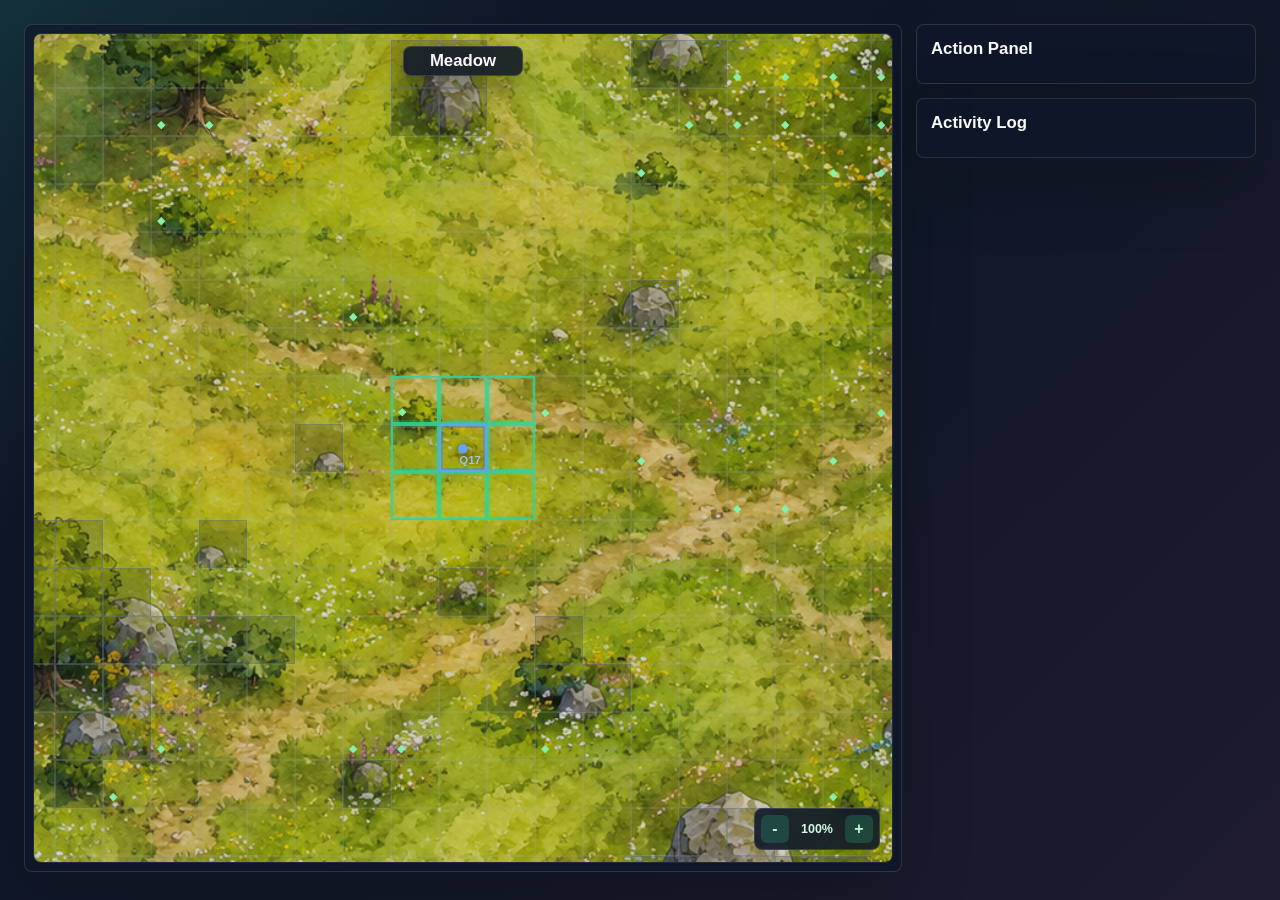
==== discovery.html @ 5db58192 "Implement fight mechanics: add fight tool selection, durability management, and localization updates" ====
<!DOCTYPE html>
<html lang="tr">
<head>
  <meta charset="UTF-8" />
  <meta name="viewport" content="width=device-width, initial-scale=1.0" />

  <title>Discovery Map</title>

  <link rel="stylesheet" href="css/discovery.css" />
</head>
<body>

  <main class="discovery-shell">

    <section class="discovery-map-panel">
        <div class="map-viewport" id="mapViewport">
        <div class="map-title-overlay" id="mapTitle" data-i18n="meadow">Meadow</div>

        <div class="map-grid" id="mapGrid"></div>

        <div class="map-controls map-controls-overlay">
            <button type="button" id="zoomOutButton">-</button>
            <span id="zoomText">100%</span>
            <button type="button" id="zoomInButton">+</button>
        </div>
        </div>
    </section>

    <aside class="discovery-side-panel">
      <section class="side-card">
        <h2 data-i18n="actionPanel">Action Panel</h2>
        <div class="tile-actions" id="tileActions"></div>
      </section>

      <section class="side-card">
        <h2 data-i18n="activityLog">Activity Log</h2>
        <div class="discovery-log" id="discoveryLog"></div>
      </section>
    </aside>

  </main>

<script src="js/data.js"></script>
<script src="js/i18n.js"></script>

<script src="js/maps/mapHelpers.js"></script>
<script src="js/maps/meadowMap.js"></script>
<script src="js/maps/trailMap.js"></script>
<script src="js/maps/mapsDatabase.js"></script>

<script src="js/discoveryState.js"></script>
<script src="js/discoveryUtils.js"></script>
<script src="js/discoveryLoot.js"></script>
<script src="js/discoveryEncounter.js"></script>
<script src="js/discoveryMap.js"></script>
<script src="js/discovery.js"></script>
  
</body>
</html>
---- css/discovery.css ----
* {
  box-sizing: border-box;
}

body {
  min-height: 100vh;
  margin: 0;
  padding: 24px;

  background:
    radial-gradient(circle at top left, rgba(52, 211, 153, 0.14), transparent 34rem),
    linear-gradient(135deg, #0f172a 0%, #111827 52%, #1e1b2e 100%);

  color: #f8fafc;
  font-family: Arial, sans-serif;
}

.discovery-shell {
  width: min(1500px, 100%);
  margin: 0 auto;

  display: grid;
  grid-template-columns: minmax(0, 1fr) 340px;
  gap: 14px;
  align-items: start;
}

.discovery-map-panel,
.side-card {
  border: 1px solid rgba(255, 255, 255, 0.12);
  border-radius: 8px;

  background: rgba(15, 23, 42, 0.72);
  box-shadow: 0 24px 70px rgba(0, 0, 0, 0.22);
}

.discovery-map-panel {
  padding: 8px;
  min-width: 0;
}

.map-controls {
  display: flex;
  align-items: center;
  gap: 8px;
}

.map-controls button {
  width: 34px;
  height: 34px;

  border: 0;
  border-radius: 8px;

  background: rgba(52, 211, 153, 0.18);
  color: #bbf7d0;

  cursor: pointer;

  font-size: 1.2rem;
  font-weight: 900;
}

.map-controls button:hover {
  background: rgba(52, 211, 153, 0.3);
}

#zoomText {
  min-width: 52px;
  text-align: center;
  color: #d1fae5;
  font-weight: 800;
}

.map-viewport {
  width: 100%;
  height: calc(100dvh - 70px);

  overflow: hidden;

  border-radius: 8px;
  border: 1px solid rgba(148, 163, 184, 0.18);

  background: rgba(2, 6, 23, 0.5);

  position: relative;
  touch-action: manipulation;
}

.map-grid {
  position: absolute;
  left: 0;
  top: 0;

  display: grid;

  width: max-content;

  background-image: var(--map-background);
  background-size: 100% 100%;
  background-repeat: no-repeat;
  background-position: center;

  transform-origin: top left;
  will-change: transform;
}

.map-tile {
  position: relative;

  width: var(--tile-size);
  height: var(--tile-size);

  border: 1px solid rgba(148, 163, 184, 0.2);
  background: rgba(15, 23, 42, 0.16);

  cursor: default;
}

.map-tile.is-blocked {
  background: rgba(15, 23, 42, 0.3);
  border-color: rgba(100, 116, 139, 0.45);
}

.map-tile.is-current {
  border: 2px solid rgba(96, 165, 250, 0.95);
  box-shadow:
    inset 0 0 0 2px rgba(59, 130, 246, 0.45),
    0 0 16px rgba(59, 130, 246, 0.28);
  z-index: 3;
}

.map-tile.is-current::after {
  content: "●";

  position: absolute;
  inset: 0;

  display: grid;
  place-items: center;

  color: #60a5fa;
  font-size: calc(var(--tile-size) * 0.46);
  text-shadow: 0 2px 8px rgba(0, 0, 0, 0.8);
}

.map-tile.is-movable {
  cursor: pointer;
  border: 2px solid rgba(52, 211, 153, 0.88);
  box-shadow: inset 0 0 0 2px rgba(52, 211, 153, 0.22);
}

.map-tile.is-movable:hover {
  background: rgba(52, 211, 153, 0.18);
}

.map-tile.has-exit::before {
  content: "⇄";

  position: absolute;
  top: 4px;
  right: 5px;

  color: #facc15;
  font-size: 0.8rem;
  font-weight: 900;
}

.map-tile.has-resource::before {
  content: "◆";

  position: absolute;
  left: 5px;
  bottom: 4px;

  color: #86efac;
  font-size: 0.7rem;
}

.discovery-side-panel {
  display: grid;
  gap: 14px;

  position: sticky;
  top: 24px;
}

.side-card {
  padding: 14px;
}

.side-card h2 {
  margin: 0 0 10px;
  font-size: 1.05rem;
}

.side-card p {
  margin: 0;
  color: #cbd5e1;
  font-size: 0.88rem;
  font-weight: 700;
}

.discovery-log {
  display: grid;
  gap: 8px;
}

.discovery-log p {
  margin: 0;
  padding: 8px 10px;

  border-radius: 8px;
  border: 1px solid rgba(148, 163, 184, 0.16);

  background: rgba(30, 41, 59, 0.56);
  color: #dbeafe;

  font-size: 0.82rem;
  font-weight: 700;
}

.map-viewport {
  width: 100%;
  height: calc(100vh - 70px);

  overflow: hidden;

  border-radius: 8px;
  border: 1px solid rgba(148, 163, 184, 0.18);

  background: rgba(2, 6, 23, 0.5);

  position: relative;
}

.map-title-overlay {
  position: absolute;
  top: 12px;
  left: 50%;
  z-index: 30;

  transform: translateX(-50%);

  min-width: 120px;
  padding: 4px 8px;
  border-radius: 8px;

  background: rgba(15, 23, 42, 0.88);
  border: 1px solid rgba(255, 255, 255, 0.14);

  color: #f8fafc;
  font-size: 1.05rem;
  font-weight: 900;
  text-align: center;

  box-shadow: 0 12px 30px rgba(0, 0, 0, 0.35);
  backdrop-filter: blur(10px);

  pointer-events: none;
}


.map-controls-overlay {
  position: absolute;
  right: 12px;
  bottom: 12px;
  z-index: 30;

  padding: 6px;

  border-radius: 8px;
  background: rgba(15, 23, 42, 0.88);
  border: 1px solid rgba(255, 255, 255, 0.14);

  backdrop-filter: blur(10px);
}

.map-controls {
  display: flex;
  align-items: center;
  gap: 6px;
}

.map-controls button {
  width: 28px;
  height: 28px;

  border: 0;
  border-radius: 6px;

  background: rgba(52, 211, 153, 0.2);
  color: #bbf7d0;

  cursor: pointer;

  font-size: 1rem;
  font-weight: 900;
}

.map-controls button:hover {
  background: rgba(52, 211, 153, 0.3);
}

#zoomText {
  min-width: 44px;
  text-align: center;
  color: #d1fae5;
  font-size: 0.78rem;
  font-weight: 900;
}

.current-tile-label {
  position: absolute;
  right: 4px;
  bottom: 3px;
  z-index: 5;

  color: #a5c1e0;
  text-shadow: 1px 1px 4px rgba(2, 6, 23, 0.5);
  font-size: calc(var(--tile-size) * 0.24);
  font-weight: 900;
  line-height: 1;

  pointer-events: none;
}

.tile-actions {
  display: grid;
  gap: 8px;
}

.tile-action-button {
  min-height: 38px;
  border: 0;
  border-radius: 8px;

  background: linear-gradient(180deg, #34d399, #059669);
  color: #06131c;

  cursor: pointer;

  font-size: 0.9rem;
  font-weight: 900;

  box-shadow:
    0 10px 22px rgba(0, 0, 0, 0.22),
    inset 0 1px 0 rgba(255, 255, 255, 0.22);
}

.tile-action-button:hover {
  filter: brightness(1.08);
}

.tile-action-button.secondary {
  background: rgba(96, 165, 250, 0.18);
  color: #bfdbfe;
  border: 1px solid rgba(96, 165, 250, 0.35);
}

.found-loot-card {
  display: flex;
  align-items: center;
  gap: 10px;

  padding: 10px;

  border-radius: 8px;
  border: 1px solid rgba(52, 211, 153, 0.28);

  background: rgba(30, 41, 59, 0.58);
}

.found-loot-card img {
  width: 42px;
  height: 42px;
  object-fit: contain;
}

.found-loot-card div {
  display: grid;
  gap: 4px;
}

.found-loot-card strong {
  color: #f8fafc;
  font-size: 0.92rem;
}

.found-loot-card span {
  color: #a7f3d0;
  font-size: 0.78rem;
  font-weight: 900;
}

.found-loot-actions {
  display: grid;
  grid-template-columns: 1fr 1fr;
  gap: 8px;
}

.encounter-card {
  display: grid;
  gap: 5px;

  padding: 10px;

  border-radius: 8px;
  background: rgba(30, 41, 59, 0.58);
}

.encounter-card strong {
  color: #f8fafc;
  font-size: 0.95rem;
}

.encounter-card span {
  color: #cbd5e1;
  font-size: 0.82rem;
  font-weight: 700;
}

.encounter-card-friendly {
  border: 1px solid rgba(52, 211, 153, 0.32);
}

.encounter-card-enemy {
  border: 1px solid rgba(248, 113, 113, 0.38);
}

.encounter-hunt-chance {
  color: #a7f3d0;
  font-size: 0.78rem;
  font-weight: 900;
}

.hunt-tool-selector {
  display: flex;
  flex-wrap: wrap;
  gap: 6px;
  margin-top: 4px;
  overflow: hidden;
}

.hunt-tool-button {
  min-height: 28px;
  padding: 5px 8px;

  max-width: 100%;
  white-space: nowrap;
  overflow: hidden;
  text-overflow: ellipsis;

  border: 1px solid rgba(148, 163, 184, 0.26);
  border-radius: 7px;

  background: rgba(15, 23, 42, 0.72);
  color: #cbd5e1;

  cursor: pointer;

  font-size: 0.72rem;
  font-weight: 900;
}

.hunt-tool-button:hover {
  border-color: rgba(52, 211, 153, 0.42);
  color: #d1fae5;
}

.hunt-tool-button.is-selected {
  border-color: rgba(52, 211, 153, 0.8);
  background: rgba(52, 211, 153, 0.16);
  color: #bbf7d0;
}

@media (max-width: 1100px) {
  body {
    padding: 12px;
  }

  .discovery-shell {
    grid-template-columns: 1fr;
  }

  .discovery-side-panel {
    position: static;
  }

  .map-viewport {
    height: 72dvh;
  }
}

@media (max-width: 700px) {
  body {
    padding: 8px;
  }

  .discovery-map-panel {
    padding: 6px;
  }

  .map-viewport {
    height: 68dvh;
  }

  .map-title-overlay {
    top: 8px;
    min-width: 110px;
    padding: 7px 12px;
    font-size: 0.95rem;
  }

  .map-controls-overlay {
    right: 50%;
    bottom: 8px;
    transform: translateX(50%);
    padding: 5px;
  }

  .map-controls button {
    width: 30px;
    height: 30px;
  }

  #zoomText {
    min-width: 40px;
    font-size: 0.72rem;
  }

  .current-tile-label {
    font-size: 0.65rem;
  }
}
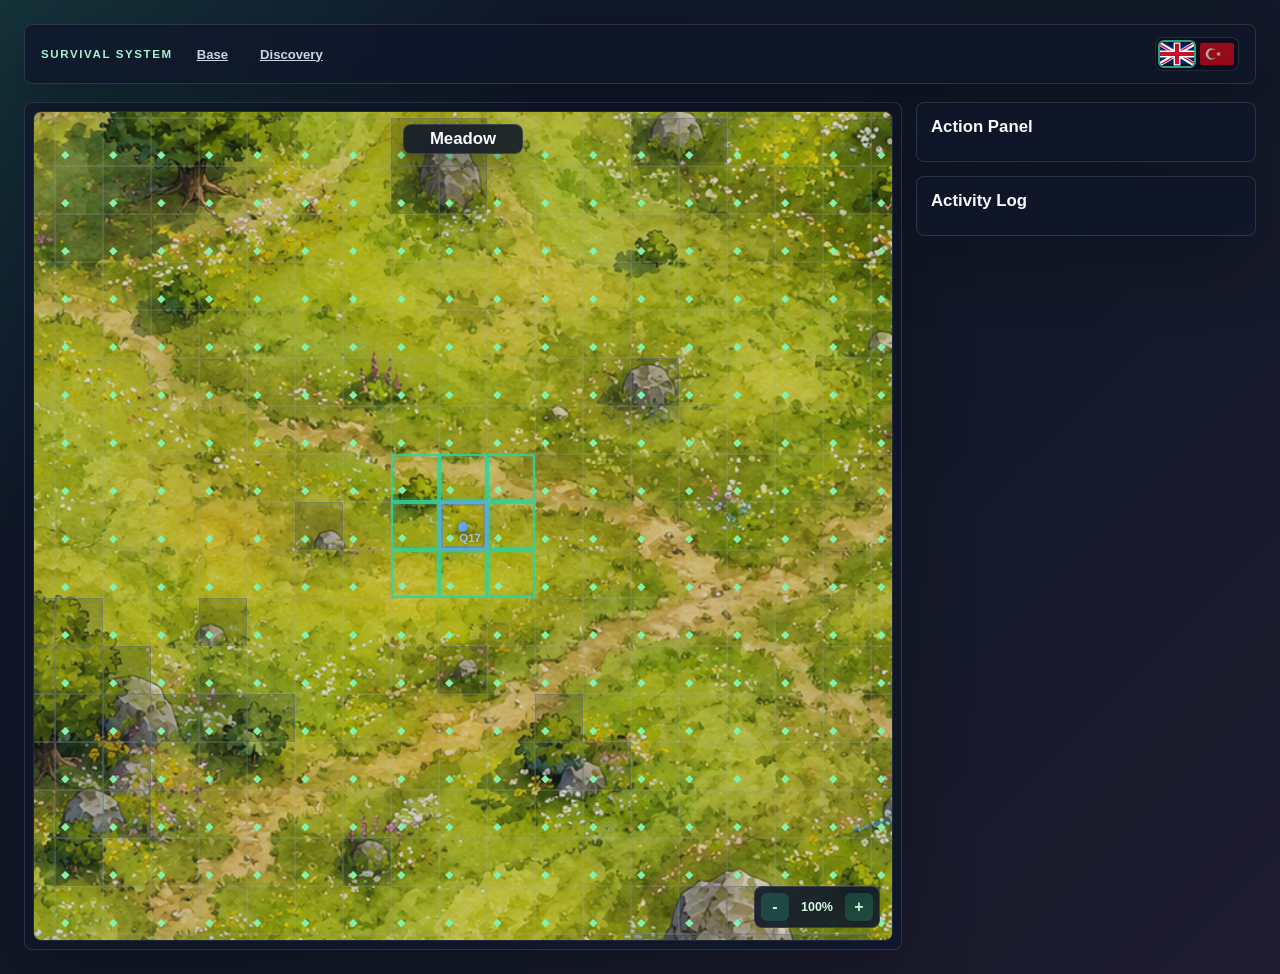
==== commit e60c3010: "Enhance discovery page layout and language support: update HTML structure, add navigation and langua" ====
--- a/discovery.html
+++ b/discovery.html
@@ -3,12 +3,47 @@
 <head>
   <meta charset="UTF-8" />
   <meta name="viewport" content="width=device-width, initial-scale=1.0" />
-
+  <title>Survival System | Discovery</title>
   <title>Discovery Map</title>
 
-  <link rel="stylesheet" href="css/discovery.css" />
+  <link rel="stylesheet" href="css/base.css">
+  <link rel="stylesheet" href="css/layout.css">
+  <link rel="stylesheet" href="css/discovery.css">
 </head>
 <body>
+
+  <header class="top-navbar">
+  <div class="brand-block">
+    <p class="eyebrow">SURVIVAL SYSTEM</p>
+  </div>
+
+  <nav class="navbar-menu" aria-label="Game menu">
+    <a class="navbar-link" href="index.html" data-i18n="base">Base</a>
+    <a class="navbar-link is-active" href="discovery.html" data-i18n="discovery">Discovery</a>
+  </nav>
+
+  <div class="language-switcher" aria-label="Language switcher">
+    <button class="language-button is-active" type="button" data-language="en" aria-label="English">
+      <svg xmlns="http://www.w3.org/2000/svg" viewBox="0 0 50 30" width="1000" height="600" aria-hidden="true">
+        <clipPath id="t">
+          <path d="M25,15h25v15zv15h-25zh-25v-15zv-15h25z"/>
+        </clipPath>
+        <path d="M0,0v30h50v-30z" fill="#012169"/>
+        <path d="M0,0 50,30M50,0 0,30" stroke="#fff" stroke-width="6"/>
+        <path d="M0,0 50,30M50,0 0,30" clip-path="url(#t)" stroke="#C8102E" stroke-width="4"/>
+        <path d="M-1 11h22v-12h8v12h22v8h-22v12h-8v-12h-22z" fill="#C8102E" stroke="#FFF" stroke-width="2"/>
+      </svg>
+    </button>
+
+        <button class="language-button" type="button" data-language="tr" aria-label="Turkce">
+      <svg xmlns="http://www.w3.org/2000/svg" width="1200" height="800" viewBox="0 -30000 90000 60000" aria-hidden="true">
+        <path fill="#e30a17" d="m0-30000h90000v60000H0z"/>
+        <path fill="#fff" d="m41750 0 13568-4408-8386 11541V-7133l8386 11541zm925 8021a15000 15000 0 1 1 0-16042 12000 12000 0 1 0 0 16042z"/>
+      </svg>
+    </button>
+
+  </div>
+</header>
 
   <main class="discovery-shell">
 
--- a/css/base.css
+++ b/css/base.css
@@ -0,0 +1,150 @@
+* {
+  box-sizing: border-box;
+}
+
+body {
+  min-height: 100vh;
+  margin: 0;
+  --region-image: none;
+  background:
+    linear-gradient(135deg, rgba(2, 6, 23, 0.65), rgba(2, 6, 23, 0.78)),
+    var(--region-image) center / cover no-repeat fixed,
+    radial-gradient(circle at top left, rgba(52, 211, 153, 0.16), transparent 34rem),
+    linear-gradient(135deg, #111827 0%, #18212f 52%, #211b2f 100%);
+  color: #f8fafc;
+  font-family: Arial, sans-serif;
+  padding: 24px;
+  transition: background 320ms ease;
+}
+
+.hero {
+  margin-bottom: 24px;
+}
+
+.eyebrow,
+.label,
+.stat-label {
+  margin: 0;
+  color: #a7f3d0;
+  font-size: 0.78rem;
+  font-weight: 700;
+  letter-spacing: 0.08em;
+  text-transform: uppercase;
+}
+
+h1 {
+  margin: 8px 0 14px;
+  font-size: clamp(2rem, 5vw, 4rem);
+  line-height: 1;
+}
+
+h2 {
+  margin: 0;
+  font-size: 1.35rem;
+}
+
+.status-pill {
+  display: inline-flex;
+  align-items: center;
+  min-height: 40px;
+  margin: 0;
+  padding: 10px 14px;
+  border: 1px solid rgba(167, 243, 208, 0.28);
+  border-radius: 8px;
+  background: rgba(15, 23, 42, 0.72);
+  color: #d1fae5;
+  font-weight: 700;
+}
+
+.profile-status {
+  display: inline-flex;
+  justify-content: center;
+  align-items: center;
+  width: fit-content;
+  margin: 8px auto 14px;
+  font-size: 0.78rem;
+}
+
+.alert-message {
+  display: none;
+  width: fit-content;
+  max-width: 100%;
+  margin: 12px 0 0;
+  padding: 11px 14px;
+  border: 1px solid rgba(251, 146, 60, 0.45);
+  border-radius: 8px;
+  background: rgba(127, 29, 29, 0.62);
+  box-shadow: 0 14px 34px rgba(251, 146, 60, 0.18);
+  color: #ffedd5;
+  font-weight: 800;
+}
+
+.alert-message.is-visible {
+  display: block;
+  animation: alert-pop 220ms ease-out;
+}
+
+@keyframes alert-pop {
+  from {
+    opacity: 0;
+    transform: translateY(-6px);
+  }
+
+  to {
+    opacity: 1;
+    transform: translateY(0);
+  }
+}
+
+.toast-container {
+  position: fixed;
+  right: 18px;
+  bottom: 18px;
+  z-index: 9999;
+
+  display: grid;
+  gap: 10px;
+
+  width: min(320px, calc(100vw - 36px));
+}
+
+.toast {
+  padding: 12px 14px;
+
+  border-radius: 8px;
+  border: 1px solid rgba(255, 255, 255, 0.14);
+
+  background: rgba(15, 23, 42, 0.94);
+  color: #f8fafc;
+
+  font-size: 0.86rem;
+  font-weight: 700;
+
+  box-shadow: 0 18px 40px rgba(0, 0, 0, 0.35);
+
+  animation: toastIn 160ms ease;
+}
+
+.toast.is-warning {
+  border-color: rgba(251, 191, 36, 0.45);
+}
+
+.toast.is-error {
+  border-color: rgba(244, 63, 94, 0.5);
+}
+
+.toast.is-success {
+  border-color: rgba(52, 211, 153, 0.5);
+}
+
+@keyframes toastIn {
+  from {
+    opacity: 0;
+    transform: translateY(8px);
+  }
+
+  to {
+    opacity: 1;
+    transform: translateY(0);
+  }
+}
--- a/css/layout.css
+++ b/css/layout.css
@@ -0,0 +1,175 @@
+
+.top-navbar {
+  width: min(1500px, 100%);
+  margin: 0 auto 18px;
+
+  display: flex;
+  align-items: center;
+  justify-content: space-between;
+  gap: 12px;
+
+  padding: 12px 16px;
+
+  border: 1px solid rgba(255, 255, 255, 0.12);
+  border-radius: 8px;
+
+  background: rgba(15, 23, 42, 0.78);
+  box-shadow: 0 18px 50px rgba(0, 0, 0, 0.22);
+  backdrop-filter: blur(10px);
+}
+
+.brand-block {
+  display: flex;
+  align-items: center;
+}
+
+.top-navbar .eyebrow {
+  margin: 0;
+  font-size: 0.72rem;
+  letter-spacing: 0.14em;
+  text-transform: uppercase;
+  color: #a7f3d0;
+  font-weight: 900;
+}
+
+.top-navbar h1 {
+  margin: 0;
+  font-size: clamp(1.5rem, 3vw, 2.4rem);
+  line-height: 1;
+}
+
+.navbar-actions {
+  display: flex;
+  align-items: center;
+  gap: 12px;
+}
+
+.top-navbar .status-pill {
+  margin: 0;
+}
+
+.navbar-menu {  display: flex;
+  justify-content: center;
+  align-items: center;
+  gap: 8px;
+}
+.navbar-menu:empty {
+  display: none;
+}
+
+.navbar-link {
+  border: 0;
+  border-radius: 8px;
+  padding: 8px 12px;
+
+  background: transparent;
+  color: #cbd5e1;
+
+  font-weight: 800;
+  font-size: 0.82rem;
+
+  cursor: pointer;
+}
+
+.navbar-link:hover {
+  background: rgba(255, 255, 255, 0.08);
+  color: #f8fafc;
+}
+
+.language-switcher {
+  margin-left: auto;
+
+  display: flex;
+  align-items: center;
+  gap: 6px;
+
+  padding: 4px;
+
+  border-radius: 8px;
+  background: rgba(2, 6, 23, 0.45);
+  border: 1px solid rgba(255, 255, 255, 0.12);
+}
+
+.language-button {
+  width: 34px;
+  height: 24px;
+
+  padding: 0;
+  border: 0;
+  border-radius: 4px;
+
+  overflow: hidden;
+  cursor: pointer;
+
+  background: transparent;
+  opacity: 0.65;
+}
+
+.language-button svg {
+  width: 100%;
+  height: 100%;
+  display: block;
+}
+
+.language-button:hover {
+  background: rgba(255, 255, 255, 0.12);
+  box-shadow: none;
+}
+
+.language-button.is-active {
+  opacity: 1;
+  outline: 2px solid rgba(52, 211, 153, 0.75);
+}
+
+
+.game-shell {
+  width: min(920px, 100%);
+  margin: 0 auto;
+}
+
+.game-layout {
+  display: grid;
+  grid-template-columns: minmax(720px, 1fr) 360px;
+  gap: 24px;
+  align-items: start;
+  max-width: 1560px;
+  margin: 0 auto;
+}
+
+.game-shell.game-layout {
+  width: min(1500px, 100%);
+  display: grid;
+  grid-template-columns: minmax(620px, 1.35fr) minmax(620px, 1fr);
+  gap: 12px;
+  align-items: start;
+}
+
+.left-column,
+.right-column {
+  display: grid;
+  gap: 12px;
+  min-width: 0;
+  align-content: start;
+}
+
+.right-bottom-grid {
+  display: grid;
+  grid-template-columns: minmax(300px, 1fr) minmax(300px, 1fr);
+  gap: 12px;
+  align-items: start;
+}
+
+.craft-side-panel,
+.info-side-panel {
+  position: sticky;
+  top: 88px;
+  min-width: 0;
+  display: grid;
+  gap: 12px;
+}
+
+.main-panel {
+  display: grid;
+  gap: 12px;
+  min-width: 0;
+}
--- a/css/discovery.css
+++ b/css/discovery.css
@@ -474,6 +474,22 @@
   color: #bbf7d0;
 }
 
+.tile-encounter-marker {
+  position: absolute;
+  right: 5px;
+  bottom: 5px;
+  z-index: 4;
+
+  width: 8px;
+  height: 8px;
+
+  border-radius: 50%;
+  background: rgba(251, 146, 60, 0.95);
+  box-shadow: 0 0 8px rgba(251, 146, 60, 0.55);
+
+  pointer-events: none;
+}
+
 @media (max-width: 1100px) {
   body {
     padding: 12px;
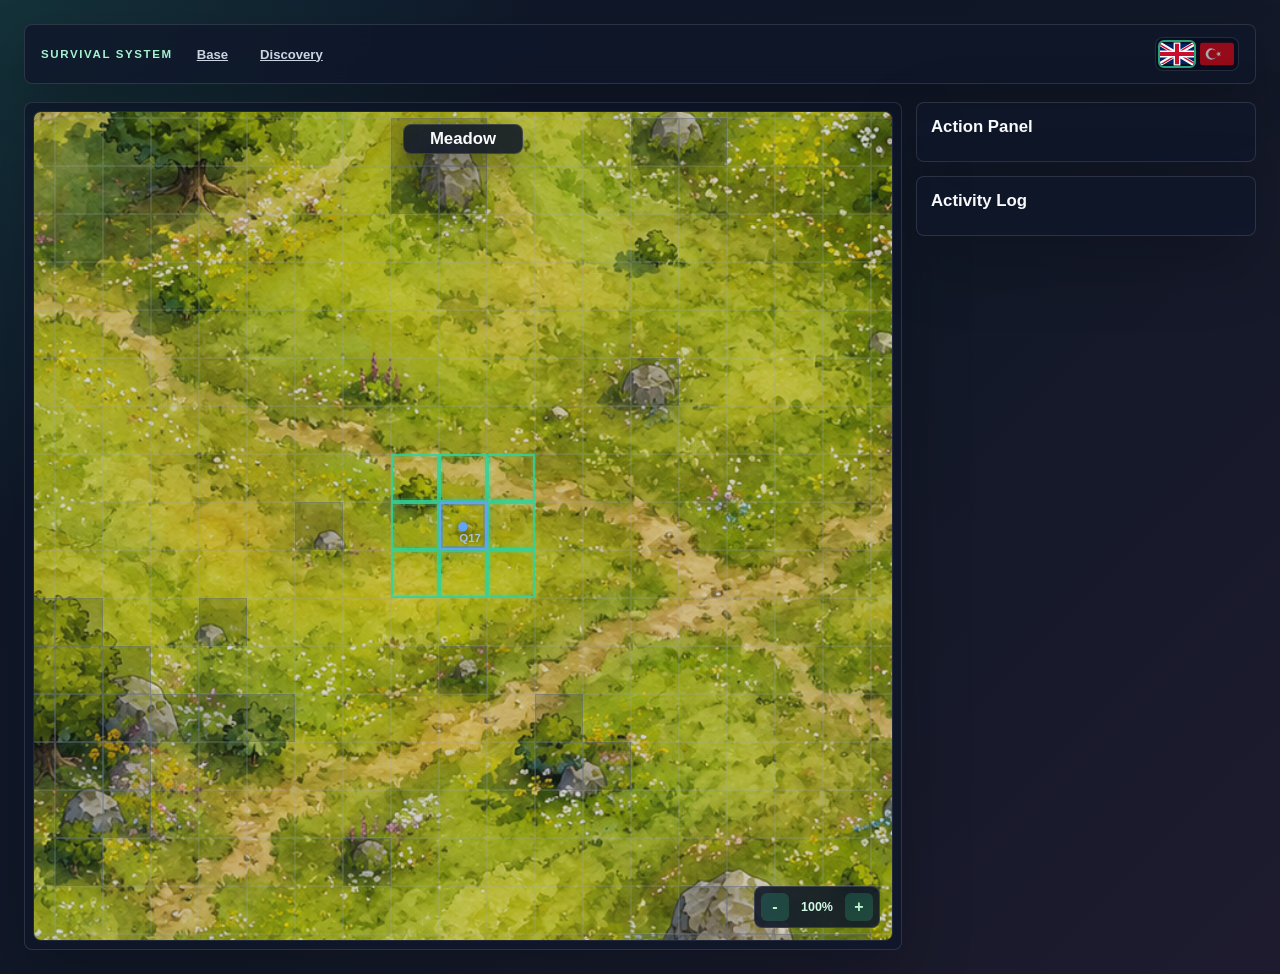
==== commit 2330adb5: "Add new maps and enhance encounter mechanics: implement lake, mountain, and mine maps; add abandoned" ====
--- a/discovery.html
+++ b/discovery.html
@@ -81,6 +81,10 @@
 <script src="js/maps/mapHelpers.js"></script>
 <script src="js/maps/meadowMap.js"></script>
 <script src="js/maps/trailMap.js"></script>
+<script src="js/maps/lakeMap.js"></script>
+<script src="js/maps/mountainMap.js"></script>
+<script src="js/maps/mineMap.js"></script>
+<script src="js/maps/abandonedVillageMap.js"></script>
 <script src="js/maps/mapsDatabase.js"></script>
 
 <script src="js/discoveryState.js"></script>
--- a/css/discovery.css
+++ b/css/discovery.css
@@ -162,19 +162,8 @@
   right: 5px;
 
   color: #facc15;
-  font-size: 0.8rem;
-  font-weight: 900;
-}
-
-.map-tile.has-resource::before {
-  content: "◆";
-
-  position: absolute;
-  left: 5px;
-  bottom: 4px;
-
-  color: #86efac;
-  font-size: 0.7rem;
+  font-size: 1.2rem;
+  font-weight: 900;
 }
 
 .discovery-side-panel {
@@ -474,9 +463,9 @@
   color: #bbf7d0;
 }
 
+.tile-resource-marker,
 .tile-encounter-marker {
   position: absolute;
-  right: 5px;
   bottom: 5px;
   z-index: 4;
 
@@ -484,10 +473,27 @@
   height: 8px;
 
   border-radius: 50%;
+
+  pointer-events: none;
+}
+
+.tile-resource-marker {
+  left: 5px;
+
+  background: rgba(134, 239, 172, 0.95);
+  box-shadow: 0 0 8px rgba(134, 239, 172, 0.55);
+}
+
+.tile-encounter-marker {
+  right: 5px;
+
   background: rgba(251, 146, 60, 0.95);
   box-shadow: 0 0 8px rgba(251, 146, 60, 0.55);
-
-  pointer-events: none;
+}
+
+body:not(.show-map-debug-markers) .tile-resource-marker,
+body:not(.show-map-debug-markers) .tile-encounter-marker {
+  display: none;
 }
 
 @media (max-width: 1100px) {
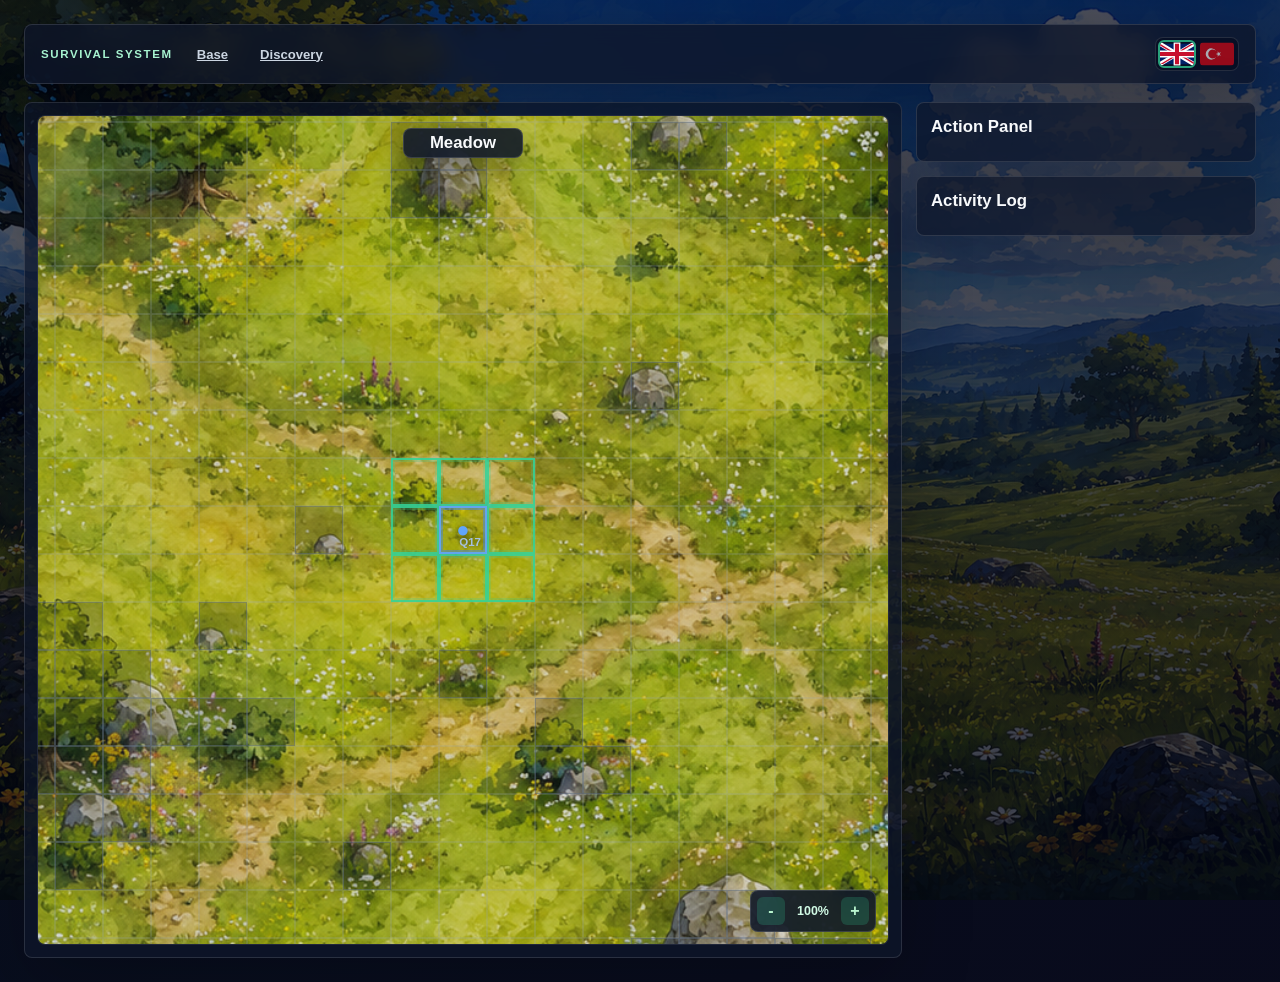
==== commit 57eec9d1: "Shelter Update: The tent now appears as a tile on the Discovery Map." ====
--- a/discovery.html
+++ b/discovery.html
@@ -77,6 +77,8 @@
 
 <script src="js/data.js"></script>
 <script src="js/i18n.js"></script>
+<script src="js/save.js"></script>
+
 
 <script src="js/maps/mapHelpers.js"></script>
 <script src="js/maps/meadowMap.js"></script>
--- a/css/layout.css
+++ b/css/layout.css
@@ -161,7 +161,6 @@
 
 .craft-side-panel,
 .info-side-panel {
-  position: sticky;
   top: 88px;
   min-width: 0;
   display: grid;
@@ -172,4 +171,82 @@
   display: grid;
   gap: 12px;
   min-width: 0;
+}
+
+.goals-panel {
+  overflow: hidden;
+}
+
+.goals-toggle {
+  width: 100%;
+  border: none;
+  background: transparent;
+  color: inherit;
+  cursor: pointer;
+  display: flex;
+  align-items: center;
+  justify-content: space-between;
+  gap: 8px;
+  padding: 0;
+  font: inherit;
+}
+
+.goals-toggle span:first-child {
+  font-size: 1rem;
+  font-weight: 700;
+}
+
+.goals-arrow {
+  opacity: 0.75;
+  font-size: 0.95rem;
+}
+
+.goals-content {
+  max-height: 0;
+  overflow: hidden;
+  transition: max-height 0.25s ease;
+}
+
+.goals-list {
+  margin-top: 12px;
+  display: grid;
+  gap: 6px;
+  padding-top: 10px;
+  border-top: 1px solid rgba(148, 163, 184, 0.18);
+}
+
+.goal-item {
+  display: flex;
+  align-items: center;
+  gap: 8px;
+  min-height: 24px;
+  font-size: 0.88rem;
+  color: rgba(226, 232, 240, 0.88);
+}
+
+.goal-check {
+  width: 18px;
+  min-width: 18px;
+  display: inline-flex;
+  justify-content: center;
+  color: rgba(148, 163, 184, 0.9);
+  font-size: 0.85rem;
+}
+
+.goal-text {
+  line-height: 1.35;
+}
+
+.goal-completed {
+  color: rgba(148, 163, 184, 0.75);
+}
+
+.goal-completed .goal-check {
+  color: rgba(34, 197, 94, 0.95);
+}
+
+.goal-completed .goal-text {
+  text-decoration: line-through;
+  text-decoration-thickness: 1px;
+  text-decoration-color: rgba(148, 163, 184, 0.65);
 }
--- a/css/discovery.css
+++ b/css/discovery.css
@@ -5,14 +5,16 @@
 body {
   min-height: 100vh;
   margin: 0;
-  padding: 24px;
-
+  --region-image: none;
   background:
-    radial-gradient(circle at top left, rgba(52, 211, 153, 0.14), transparent 34rem),
-    linear-gradient(135deg, #0f172a 0%, #111827 52%, #1e1b2e 100%);
-
+    linear-gradient(135deg, rgba(2, 6, 23, 0.65), rgba(2, 6, 23, 0.78)),
+    var(--region-image) center / cover no-repeat fixed,
+    radial-gradient(circle at top left, rgba(52, 211, 153, 0.16), transparent 34rem),
+    linear-gradient(135deg, #111827 0%, #18212f 52%, #211b2f 100%);
   color: #f8fafc;
   font-family: Arial, sans-serif;
+  padding: 24px;
+  transition: background 320ms ease;
 }
 
 .discovery-shell {
@@ -35,7 +37,7 @@
 }
 
 .discovery-map-panel {
-  padding: 8px;
+  padding: 12px;
   min-width: 0;
 }
 
@@ -115,6 +117,25 @@
   background: rgba(15, 23, 42, 0.16);
 
   cursor: default;
+}
+
+.tile-shelter-marker {
+  position: absolute;
+  left: 50%;
+  top: 50%;
+  width: 70%;
+  height: 70%;
+  object-fit: contain;
+  transform: translate(-50%, -50%);
+  pointer-events: none;
+  z-index: 4;
+}
+
+.map-tile.is-current .tile-shelter-marker {
+  width: 50%;
+  height: 50%;
+  top: 20%;
+  left: 20%;
 }
 
 .map-tile.is-blocked {
@@ -249,7 +270,6 @@
   pointer-events: none;
 }
 
-
 .map-controls-overlay {
   position: absolute;
   right: 12px;
@@ -385,6 +405,11 @@
 .found-loot-actions {
   display: grid;
   grid-template-columns: 1fr 1fr;
+  gap: 8px;
+}
+
+.found-loot-list {
+  display: grid;
   gap: 8px;
 }
 
@@ -496,6 +521,27 @@
   display: none;
 }
 
+.tile-required-item-marker {
+  position: absolute;
+  left: 50%;
+  bottom: 5px;
+  z-index: 4;
+
+  width: 8px;
+  height: 8px;
+
+  border-radius: 50%;
+  background: rgba(165, 96, 250, 0.95);
+  box-shadow: 0 0 8px rgba(97, 54, 150, 0.95);
+
+  transform: translateX(-50%);
+  pointer-events: none;
+}
+
+body:not(.show-map-debug-markers) .tile-required-item-marker {
+  display: none;
+}
+
 @media (max-width: 1100px) {
   body {
     padding: 12px;
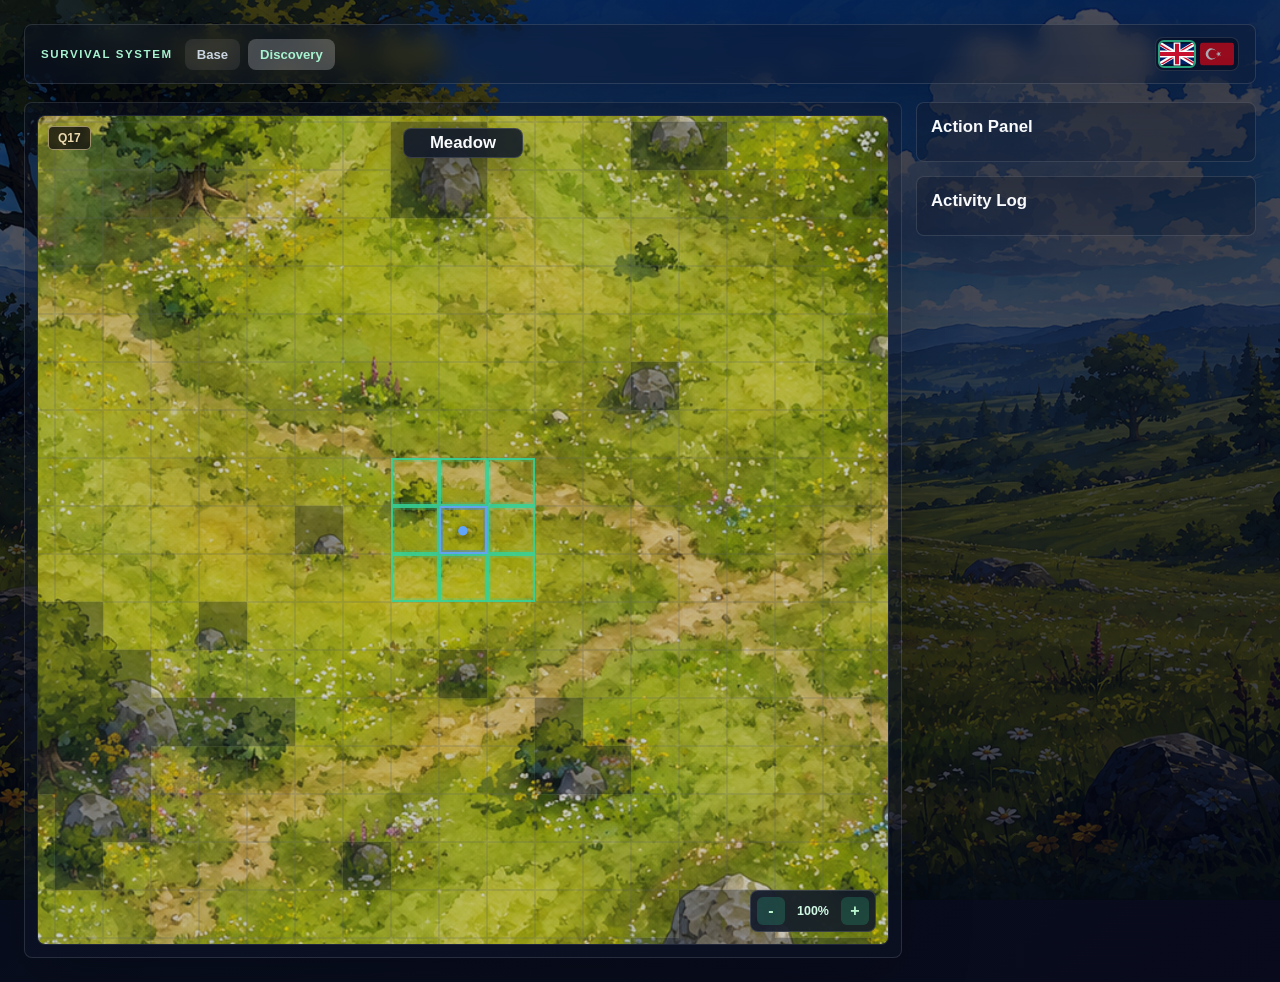
==== commit 444db721: "feat: Implement experience system v1 with tracking, leveling, and display updates" ====
--- a/discovery.html
+++ b/discovery.html
@@ -75,6 +75,7 @@
 
   </main>
 
+<script src="js/experience.js"></script>
 <script src="js/data.js"></script>
 <script src="js/i18n.js"></script>
 <script src="js/save.js"></script>
--- a/css/layout.css
+++ b/css/layout.css
@@ -13,7 +13,7 @@
   border: 1px solid rgba(255, 255, 255, 0.12);
   border-radius: 8px;
 
-  background: rgba(15, 23, 42, 0.78);
+  background: rgba(15, 23, 42, 0.4);
   box-shadow: 0 18px 50px rgba(0, 0, 0, 0.22);
   backdrop-filter: blur(10px);
 }
@@ -61,19 +61,21 @@
   border: 0;
   border-radius: 8px;
   padding: 8px 12px;
-
   background: transparent;
   color: #cbd5e1;
-
   font-weight: 800;
   font-size: 0.82rem;
-
   cursor: pointer;
-}
-
-.navbar-link:hover {
+  text-decoration: none;
+}
+
+.navbar-link {
   background: rgba(255, 255, 255, 0.08);
-  color: #f8fafc;
+}
+
+.navbar-link.is-active {
+  background: rgba(255, 255, 255, 0.219);
+  color:#a7f3d0;
 }
 
 .language-switcher {
@@ -175,10 +177,11 @@
 
 .goals-panel {
   overflow: hidden;
+  width: min(1500px, 100%);
+  margin: 0 auto 12px;
 }
 
 .goals-toggle {
-  width: 100%;
   border: none;
   background: transparent;
   color: inherit;
@@ -191,14 +194,42 @@
   font: inherit;
 }
 
+.goals-title {
+  flex: 0 0 auto;
+  font-weight: 700;
+}
+
 .goals-toggle span:first-child {
   font-size: 1rem;
   font-weight: 700;
 }
 
+.goals-progress {
+  flex: 1;
+  display: grid;
+  gap: 4px;
+}
+
+.goal-progress-cell {
+  height: 10px;
+  border: 1px solid rgba(190, 175, 135, 0.7);
+  border-radius: 2px;
+  background: rgba(30, 27, 22, 0.85);
+  box-shadow: inset 0 0 3px rgba(0, 0, 0, 0.65);
+}
+
+.goal-progress-cell.is-completed {
+  border-color: rgba(105, 190, 105, 0.9);
+  background: rgba(70, 165, 75, 0.95);
+  box-shadow:
+    inset 0 0 3px rgba(255, 255, 255, 0.2),
+    0 0 5px rgba(75, 185, 85, 0.35);
+}
+
 .goals-arrow {
   opacity: 0.75;
   font-size: 0.95rem;
+  flex: 0 0 auto;
 }
 
 .goals-content {
@@ -213,6 +244,8 @@
   gap: 6px;
   padding-top: 10px;
   border-top: 1px solid rgba(148, 163, 184, 0.18);
+  grid-auto-flow: column;
+  justify-content: start;
 }
 
 .goal-item {
--- a/css/discovery.css
+++ b/css/discovery.css
@@ -32,7 +32,7 @@
   border: 1px solid rgba(255, 255, 255, 0.12);
   border-radius: 8px;
 
-  background: rgba(15, 23, 42, 0.72);
+  background: rgba(15, 23, 42, 0.4);
   box-shadow: 0 24px 70px rgba(0, 0, 0, 0.22);
 }
 
@@ -105,6 +105,7 @@
 
   transform-origin: top left;
   will-change: transform;
+  transition: transform 220ms ease-out;
 }
 
 .map-tile {
@@ -113,9 +114,9 @@
   width: var(--tile-size);
   height: var(--tile-size);
 
-  border: 1px solid rgba(148, 163, 184, 0.2);
-  background: rgba(15, 23, 42, 0.16);
-
+  border: 1px solid rgba(91, 95, 103, 0.2);
+  background: rgba(15, 23, 42, 0.2);
+  
   cursor: default;
 }
 
@@ -130,17 +131,20 @@
   pointer-events: none;
   z-index: 4;
 }
-
-.map-tile.is-current .tile-shelter-marker {
-  width: 50%;
-  height: 50%;
-  top: 20%;
-  left: 20%;
-}
-
 .map-tile.is-blocked {
-  background: rgba(15, 23, 42, 0.3);
-  border-color: rgba(100, 116, 139, 0.45);
+    background: rgba(15, 23, 42, 0.2);
+    border-color: rgba(15, 23, 42, 0.33);
+    box-shadow: inset 0 0 0 999px rgba(15, 23, 42, 0.33);
+}
+
+.map-tile.is-walkable {
+    background: rgba(15, 23, 42, 0.2);
+    border-color: rgba(148, 163, 184, 0.2);
+}
+
+.map-tile.has-required-item {
+    border-color: rgba(15, 23, 42, 0.33);
+    box-shadow: inset 0 0 0 999px rgba(15, 23, 42, 0.33);
 }
 
 .map-tile.is-current {
@@ -244,6 +248,30 @@
   position: relative;
 }
 
+.discovery-coordinate-box {
+  position: absolute;
+  top: 10px;
+  left: 10px;
+  z-index: 20;
+
+  min-width: 42px;
+  padding: 5px 9px;
+
+  border: 1px solid rgba(220, 200, 155, 0.65);
+  border-radius: 5px;
+
+  background: rgba(25, 22, 18, 0.82);
+  color: #ead9ad;
+
+  font-size: 12px;
+  font-weight: 700;
+  line-height: 1;
+  text-align: center;
+
+  pointer-events: none;
+  backdrop-filter: blur(2px);
+}
+
 .map-title-overlay {
   position: absolute;
   top: 12px;
@@ -317,21 +345,6 @@
   color: #d1fae5;
   font-size: 0.78rem;
   font-weight: 900;
-}
-
-.current-tile-label {
-  position: absolute;
-  right: 4px;
-  bottom: 3px;
-  z-index: 5;
-
-  color: #a5c1e0;
-  text-shadow: 1px 1px 4px rgba(2, 6, 23, 0.5);
-  font-size: calc(var(--tile-size) * 0.24);
-  font-weight: 900;
-  line-height: 1;
-
-  pointer-events: none;
 }
 
 .tile-actions {
@@ -542,6 +555,55 @@
   display: none;
 }
 
+.tile-shelter-marker {
+  position: absolute;
+  top: 50%;
+  left: 50%;
+  z-index: 6;
+
+  width: 22px;
+  height: 22px;
+  object-fit: contain;
+
+  transform: translate(-50%, -50%);
+  pointer-events: none;
+}
+
+.tile-workstation-marker {
+  position: absolute;
+  z-index: 7;
+
+  width: 12px;
+  height: 12px;
+  object-fit: contain;
+
+  pointer-events: none;
+
+  filter:
+    drop-shadow(0 1px 1px rgba(0, 0, 0, 0.85))
+    drop-shadow(0 0 2px rgba(0, 0, 0, 0.55));
+}
+
+.tile-workstation-marker.marker-top-left {
+  top: 2px;
+  left: 2px;
+}
+
+.tile-workstation-marker.marker-top-right {
+  top: 2px;
+  right: 2px;
+}
+
+.tile-workstation-marker.marker-bottom-left {
+  bottom: 2px;
+  left: 2px;
+}
+
+.tile-workstation-marker.marker-bottom-right {
+  right: 2px;
+  bottom: 2px;
+}
+
 @media (max-width: 1100px) {
   body {
     padding: 12px;
@@ -596,8 +658,228 @@
     min-width: 40px;
     font-size: 0.72rem;
   }
-
-  .current-tile-label {
-    font-size: 0.65rem;
+}
+
+.discovery-movement-marker {
+  position: fixed;
+  z-index: 9999;
+  width: 26px;
+  height: 26px;
+  display: flex;
+  align-items: center;
+  justify-content: center;
+  pointer-events: none;
+}
+
+.discovery-movement-marker.is-rafting {
+  width: 32px;
+  height: 32px;
+  font-size: 24px;
+  filter: drop-shadow(0 3px 3px rgba(0, 0, 0, 0.65));
+}
+
+.movement-footprints {
+  position: relative;
+  width: 26px;
+  height: 26px;
+  transform-origin: center;
+  pointer-events: none;
+}
+
+.movement-step {
+  position: absolute;
+  width: 8px;
+  height: 13px;
+  border-radius: 50% 50% 45% 45%;
+  background: rgba(238, 220, 177, 0.95);
+  border: 1px solid rgba(55, 39, 25, 0.9);
+  box-shadow: 0 2px 4px rgba(0, 0, 0, 0.55);
+}
+
+.movement-step-left {
+  left: 4px;
+  bottom: 3px;
+  transform: rotate(-12deg);
+  animation: walkingStepLeft 0.32s ease-in-out infinite alternate;
+}
+
+.movement-step-right {
+  right: 4px;
+  top: 3px;
+  transform: rotate(12deg);
+  animation: walkingStepRight 0.32s ease-in-out infinite alternate;
+}
+
+.map-grid.is-player-moving .map-tile {
+  pointer-events: none;
+}
+
+.map-tile.is-move-source {
+  opacity: 0.7;
+}
+
+.map-tile.is-move-target {
+  animation: movementTargetPulse 0.55s ease-in-out infinite alternate;
+}
+
+@keyframes walkingStepLeft {
+  from {
+    transform: translateY(2px) rotate(-12deg);
+    opacity: 0.65;
+  }
+
+  to {
+    transform: translateY(-2px) rotate(-12deg);
+    opacity: 1;
+  }
+}
+
+@keyframes walkingStepRight {
+  from {
+    transform: translateY(-2px) rotate(12deg);
+    opacity: 1;
+  }
+
+  to {
+    transform: translateY(2px) rotate(12deg);
+    opacity: 0.65;
+  }
+}
+
+@keyframes movementTargetPulse {
+  from {
+    box-shadow: inset 0 0 0 1px rgba(238, 220, 177, 0.25);
+  }
+
+  to {
+    box-shadow:
+      inset 0 0 0 2px rgba(238, 220, 177, 0.85),
+      0 0 10px rgba(238, 220, 177, 0.5);
+  }
+}
+
+.buried-stash-card {
+  display: flex;
+  flex-direction: column;
+  gap: 10px;
+
+  padding: 12px;
+  margin-top: 10px;
+
+  border: 1px solid rgba(177, 143, 82, 0.75);
+  border-radius: 7px;
+
+  background:
+    linear-gradient(
+      145deg,
+      rgba(72, 54, 30, 0.95),
+      rgba(34, 29, 22, 0.97)
+    );
+
+  box-shadow:
+    inset 0 0 10px rgba(0, 0, 0, 0.45),
+    0 3px 9px rgba(0, 0, 0, 0.35);
+}
+
+.buried-stash-card > strong {
+  color: #e5c885;
+  font-size: 15px;
+}
+
+.tile-buried-stash-marker {
+  position: absolute;
+  left: 50%;
+  top: 50%;
+  z-index: 8;
+
+  display: flex;
+  align-items: center;
+  justify-content: center;
+
+  width: 22px;
+  height: 22px;
+
+  transform: translate(-50%, -50%) rotate(-8deg);
+
+  color: #8f1717;
+  font-family: Georgia, serif;
+  font-size: 22px;
+  font-weight: 900;
+  line-height: 1;
+
+  text-shadow:
+    0 1px 0 rgba(255, 220, 160, 0.45),
+    0 2px 3px rgba(0, 0, 0, 0.8);
+
+  pointer-events: none;
+}
+
+.tile-storage-markers {
+  position: absolute;
+  right: 3px;
+  bottom: 3px;
+  z-index: 8;
+
+  display: flex;
+  align-items: flex-end;
+  gap: 1px;
+
+  pointer-events: none;
+}
+
+.tile-storage-marker {
+  width: 26px;
+  height: 26px;
+
+  object-fit: contain;
+  image-rendering: auto;
+
+  pointer-events: none;
+  user-select: none;
+}
+
+.has-storage-container {
+  position: relative;
+}
+
+.discovery-timed-action-button {
+  position: relative;
+  overflow: hidden;
+  isolation: isolate;
+}
+
+.discovery-timed-action-button::before {
+  content: "";
+  position: absolute;
+  inset: 0;
+  z-index: -1;
+
+  background: rgba(7, 15, 27, 0.7);
+
+  transform: scaleX(0);
+  transform-origin: right center;
+
+  pointer-events: none;
+}
+
+.discovery-timed-action-button.is-performing-action::before {
+  animation:
+    discovery-action-drain
+    var(--discovery-action-duration, 3000ms)
+    linear
+    forwards;
+}
+
+.discovery-timed-action-button.is-performing-action {
+  cursor: wait;
+}
+
+@keyframes discovery-action-drain {
+  from {
+    transform: scaleX(0);
+  }
+
+  to {
+    transform: scaleX(1);
   }
 }
